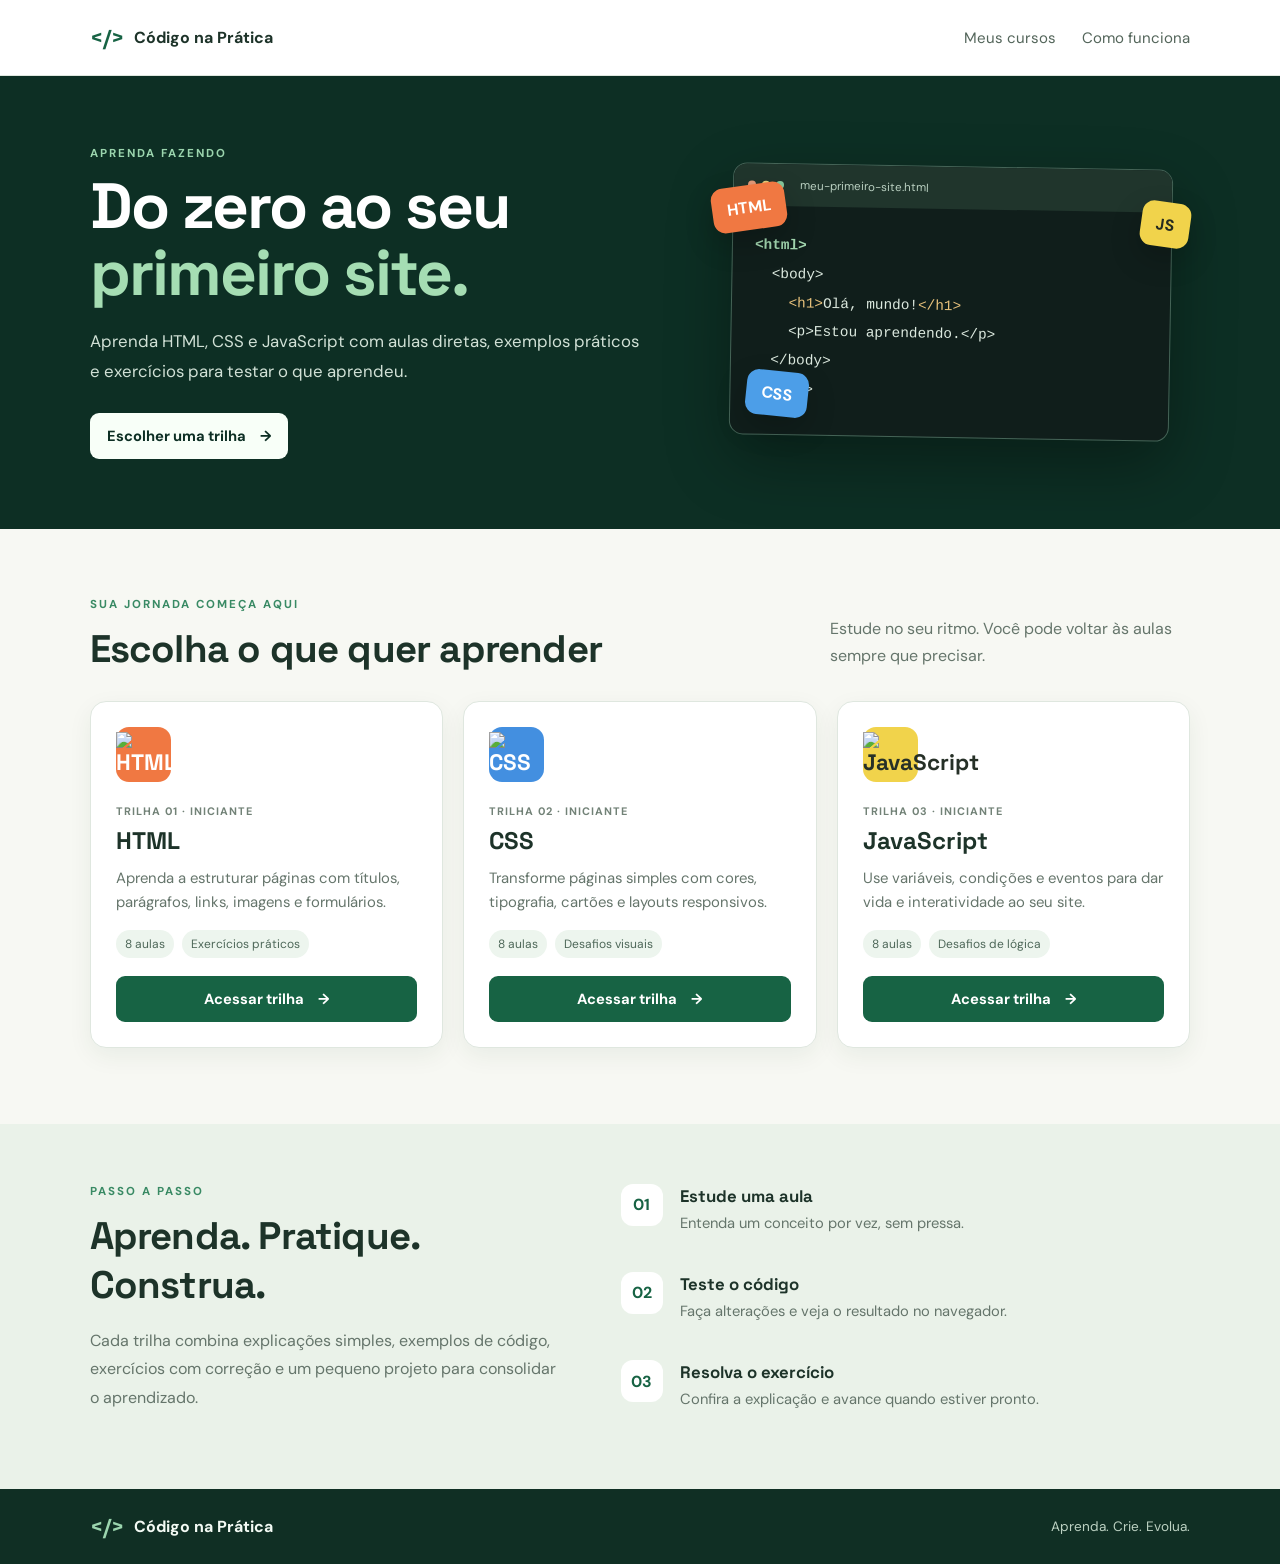
==== dindin/index.html @ 80fce6f6 "teste" ====
<!DOCTYPE html>
<html lang="pt-BR">
<head>
  <meta charset="UTF-8">
  <meta name="viewport" content="width=device-width, initial-scale=1.0">
  <meta name="description" content="Aprenda HTML, CSS e JavaScript na prática.">
  <title>Código na Prática | Aprenda a programar</title>
  <link rel="stylesheet" href="style.css">
  <script src="script.js" defer></script>
</head>
<body>
  <header class="topbar">
    <a class="brand" href="index.html">
      <span class="brand-mark">&lt;/&gt;</span>
      Código na Prática
    </a>

    <nav aria-label="Navegação principal">
      <a href="#cursos">Meus cursos</a>
      <a href="#como-funciona">Como funciona</a>
    </nav>
  </header>

  <main>
    <section class="hero">
      <div class="hero-copy">
        <p class="eyebrow">APRENDA FAZENDO</p>
        <h1>Do zero ao seu <span>primeiro site.</span></h1>
        <p class="hero-text">
          Aprenda HTML, CSS e JavaScript com aulas diretas,
          exemplos práticos e exercícios para testar o que aprendeu.
        </p>
        <a class="button button-light" href="#cursos">
          Escolher uma trilha <span aria-hidden="true">→</span>
        </a>
      </div>

      <div class="hero-art" aria-label="Ilustração de código em um editor" role="img">
        <div class="editor-window">
          <div class="editor-top">
            <i></i><i></i><i></i>
            <span>meu-primeiro-site.html</span>
          </div>
          <pre><code><b>&lt;html&gt;</b>
  &lt;body&gt;
    <em>&lt;h1&gt;</em>Olá, mundo!<em>&lt;/h1&gt;</em>
    &lt;p&gt;Estou aprendendo.&lt;/p&gt;
  &lt;/body&gt;
&lt;/html&gt;</code></pre>
        </div>

        <div class="floating-tag tag-html">HTML</div>
        <div class="floating-tag tag-css">CSS</div>
        <div class="floating-tag tag-js">JS</div>
      </div>
    </section>

    <section class="course-section" id="cursos">
      <div class="section-heading">
        <div>
          <p class="eyebrow">SUA JORNADA COMEÇA AQUI</p>
          <h2>Escolha o que quer aprender</h2>
        </div>
        <p>
          Estude no seu ritmo. Você pode voltar às aulas sempre que precisar.
        </p>
      </div>

      <div class="course-grid">
        <article class="course-card">
          <div class="course-icon html-icon">
            <img src="assets/html.jpg" alt="HTML">
          </div>
          <p class="course-level">TRILHA 01 · INICIANTE</p>
          <h3>HTML</h3>
          <p>
            Aprenda a estruturar páginas com títulos, parágrafos,
            links, imagens e formulários.
          </p>
          <div class="course-meta">
            <span>8 aulas</span>
            <span>Exercícios práticos</span>
          </div>
          <a class="button button-primary" href="html.html">
            Acessar trilha <span aria-hidden="true">→</span>
          </a>
        </article>

        <article class="course-card">
          <div class="course-icon css-icon">
            <img src="assets/css.jpg" alt="CSS">
          </div>
          <p class="course-level">TRILHA 02 · INICIANTE</p>
          <h3>CSS</h3>
          <p>
            Transforme páginas simples com cores, tipografia,
            cartões e layouts responsivos.
          </p>
          <div class="course-meta">
            <span>8 aulas</span>
            <span>Desafios visuais</span>
          </div>
          <a class="button button-primary" href="css.html">
            Acessar trilha <span aria-hidden="true">→</span>
          </a>
        </article>

        <article class="course-card">
          <div class="course-icon js-icon">
            <img src="assets/java-script.jpg" alt="JavaScript">
          </div>
          <p class="course-level">TRILHA 03 · INICIANTE</p>
          <h3>JavaScript</h3>
          <p>
            Use variáveis, condições e eventos para dar vida
            e interatividade ao seu site.
          </p>
          <div class="course-meta">
            <span>8 aulas</span>
            <span>Desafios de lógica</span>
          </div>
          <a class="button button-primary" href="javascript.html">
            Acessar trilha <span aria-hidden="true">→</span>
          </a>
        </article>
      </div>
    </section>

    <section class="how-section" id="como-funciona">
      <div>
        <p class="eyebrow">PASSO A PASSO</p>
        <h2>Aprenda. Pratique. Construa.</h2>
        <p>
          Cada trilha combina explicações simples, exemplos de código,
          exercícios com correção e um pequeno projeto para consolidar
          o aprendizado.
        </p>
      </div>

      <div class="steps">
        <div class="step">
          <span>01</span>
          <div>
            <h3>Estude uma aula</h3>
            <p>Entenda um conceito por vez, sem pressa.</p>
          </div>
        </div>

        <div class="step">
          <span>02</span>
          <div>
            <h3>Teste o código</h3>
            <p>Faça alterações e veja o resultado no navegador.</p>
          </div>
        </div>

        <div class="step">
          <span>03</span>
          <div>
            <h3>Resolva o exercício</h3>
            <p>Confira a explicação e avance quando estiver pronto.</p>
          </div>
        </div>
      </div>
    </section>
  </main>

  <footer class="footer">
    <a class="brand" href="index.html">
      <span class="brand-mark">&lt;/&gt;</span>
      Código na Prática
    </a>
    <p>Aprenda. Crie. Evolua.</p>
  </footer>
</body>
</html>
---- dindin/style.css ----
@import url('https://fonts.googleapis.com/css2?family=DM+Sans:wght@400;500;600;700&family=Space+Grotesk:wght@500;600;700&display=swap');

:root {
  font-family: 'DM Sans', Arial, sans-serif;
  color: #1d3329;
  background: #f7f8f3;
  font-synthesis: none;
  text-rendering: optimizeLegibility;
  --green: #176344;
  --green-dark: #0d2f24;
  --green-light: #e7f2e9;
  --muted: #65756b;
  --line: #dfe7df;
}

* { box-sizing: border-box; }
html { scroll-behavior: smooth; }
body { margin: 0; }
a { color: inherit; }
.topbar {
  min-height: 76px; padding: 0 7%; display: flex; align-items: center;
  justify-content: space-between; gap: 24px; background: #fff;
  border-bottom: 1px solid var(--line);
}
.brand { display: inline-flex; align-items: center; gap: 10px; text-decoration: none; font-weight: 700; }
.brand-mark { color: var(--green); font-family: 'Space Grotesk', sans-serif; font-size: 1.35rem; }
.topbar nav { display: flex; gap: 26px; }
.topbar nav a { text-decoration: none; color: #53655a; font-size: .94rem; }
.topbar nav a:hover { color: var(--green); }
.hero {
  padding: 70px 7%; min-height: 390px; display: grid; grid-template-columns: 1.1fr .9fr;
  gap: 38px; align-items: center; overflow: hidden; background: var(--green-dark); color: #fff;
}
.eyebrow { font-size: .72rem; letter-spacing: 2px; font-weight: 700; color: #398a64; margin: 0 0 12px; }
.hero .eyebrow { color: #9bd5ae; }
h1, h2, h3, p { margin-top: 0; }
h1, h2, h3 { font-family: 'Space Grotesk', 'DM Sans', sans-serif; }
h1 { font-size: clamp(2.6rem, 5vw, 4.5rem); line-height: 1.04; letter-spacing: -2px; margin-bottom: 20px; max-width: 620px; }
h1 span { color: #a5ddb3; }
.hero-text { color: #d1e1d6; max-width: 560px; line-height: 1.8; font-size: 1.05rem; margin-bottom: 26px; }
.button { display: inline-flex; align-items: center; justify-content: center; gap: 14px; padding: 13px 17px; border-radius: 9px; text-decoration: none; font-weight: 700; font-size: .92rem; transition: transform .15s ease, background .15s ease; }
.button:hover { transform: translateY(-2px); }
.button-light { background: #f8fff8; color: var(--green-dark); }
.button-primary { background: var(--green); color: #fff; width: 100%; margin-top: auto; }
.button-primary:hover { background: #104b34; }
.hero-art { min-height: 250px; position: relative; display: grid; place-items: center; }
.editor-window { width: min(100%, 440px); background: #101e1b; border: 1px solid #456457; border-radius: 14px; overflow: hidden; box-shadow: 0 25px 65px #0005; transform: rotate(1deg); }
.editor-top { height: 42px; padding: 0 14px; display: flex; align-items: center; gap: 6px; background: #20352c; color: #b9cfc0; font-size: .72rem; }
.editor-top i { width: 8px; height: 8px; border-radius: 50%; background: #e59a78; }
.editor-top i:nth-child(2) { background: #e6cc78; }
.editor-top i:nth-child(3) { background: #85c79c; }
.editor-top span { margin-left: 10px; }
.editor-window pre { margin: 0; padding: 25px 22px 30px; color: #dce9df; font-size: clamp(.72rem, 1.3vw, .9rem); line-height: 2; white-space: pre-wrap; }
.editor-window b { color: #a4d9b1; }
.editor-window em { color: #e7c17b; font-style: normal; }
.floating-tag { position: absolute; padding: 12px 15px; border-radius: 12px; font-weight: 700; box-shadow: 0 12px 30px #0003; }
.tag-html { top: 7%; left: 0; background: #f07842; color: white; transform: rotate(-8deg); }
.tag-css { bottom: 8%; left: 7%; background: #4c9ee8; color: white; transform: rotate(6deg); }
.tag-js { top: 13%; right: 0; background: #f1d34b; color: #252b20; transform: rotate(8deg); }
.course-section { padding: 68px 7% 76px; }
.section-heading { display: flex; align-items: end; justify-content: space-between; gap: 25px; margin-bottom: 28px; }
.section-heading h2, .how-section h2 { font-size: clamp(1.8rem, 3vw, 2.5rem); margin-bottom: 0; letter-spacing: -.8px; }
.section-heading > p { max-width: 360px; margin-bottom: 3px; color: var(--muted); line-height: 1.7; }
.course-grid { display: grid; grid-template-columns: repeat(3, minmax(0, 1fr)); gap: 20px; }
.course-card { display: flex; flex-direction: column; min-height: 330px; padding: 25px; background: #fff; border: 1px solid var(--line); border-radius: 16px; box-shadow: 0 8px 24px #163a2410; }
.course-card:hover { border-color: #a8cbb1; box-shadow: 0 12px 28px #163a2418; }
.course-icon { display: grid; place-items: center; width: 55px; height: 55px; border-radius: 13px; color: #fff; font-family: 'Space Grotesk', sans-serif; font-size: 1.4rem; font-weight: 700; margin-bottom: 22px; }
.html-icon { background: #f07842; }
.css-icon { background: #438fe0; }
.js-icon { background: #f1d34b; color: #263027; }
.course-level { color: #728277; font-size: .68rem; font-weight: 700; letter-spacing: 1px; margin-bottom: 7px; }
.course-card h3 { font-size: 1.5rem; margin-bottom: 10px; }
.course-card > p:not(.course-level) { color: var(--muted); line-height: 1.65; font-size: .93rem; }
.course-meta { display: flex; flex-wrap: wrap; gap: 8px; margin: 0 0 18px; }
.course-meta span { font-size: .75rem; color: #4d6758; background: #edf5ee; padding: 6px 9px; border-radius: 99px; }
.how-section { display: grid; grid-template-columns: .9fr 1.1fr; gap: 65px; padding: 60px 7%; background: #eaf2e9; }
.how-section > div:first-child > p:last-child { max-width: 490px; margin-top: 18px; color: var(--muted); line-height: 1.8; }
.steps { display: grid; gap: 20px; }
.step { display: flex; gap: 17px; align-items: flex-start; }
.step > span { flex: 0 0 42px; height: 42px; display: grid; place-items: center; border-radius: 12px; background: #fff; color: var(--green); font-weight: 700; }
.step h3 { margin: 1px 0 5px; font-size: 1.05rem; }
.step p { margin: 0; color: var(--muted); line-height: 1.6; font-size: .92rem; }
.footer { display: flex; align-items: center; justify-content: space-between; gap: 20px; padding: 24px 7%; background: #102f24; color: #f3faf4; }
.footer .brand-mark { color: #9bd5ae; }
.footer p { margin: 0; color: #bcd1c2; font-size: .85rem; }
.lesson-layout { display: grid; grid-template-columns: 245px minmax(0, 1fr); min-height: calc(100vh - 76px); }
.sidebar { padding: 28px 18px; background: #fff; border-right: 1px solid var(--line); }
.back-link { color: var(--muted); font-size: .85rem; text-decoration: none; }
.sidebar h2 { font-size: 1.2rem; margin: 25px 0 6px; }
.progress-track { height: 7px; background: #e6ede6; border-radius: 99px; overflow: hidden; margin: 12px 0 22px; }
.progress-fill { height: 100%; width: 0; background: #288254; transition: width .2s; }
.lesson-nav { display: grid; gap: 6px; }
.lesson-nav a { padding: 11px 10px; border-radius: 8px; color: #516358; text-decoration: none; font-size: .9rem; }
.lesson-nav a:hover, .lesson-nav a.active { background: #e8f4ea; color: var(--green); }
.lesson-main { padding: 42px clamp(22px, 6vw, 76px); max-width: 1000px; }
.breadcrumb { color: var(--muted); font-size: .83rem; margin-bottom: 20px; }
.lesson-main h1 { font-size: clamp(2rem, 4vw, 3.1rem); color: #1d3329; letter-spacing: -1px; }
.lesson-main .lead { color: var(--muted); line-height: 1.8; font-size: 1.05rem; max-width: 750px; }
.lesson-box { background: #eaf4e9; border: 1px solid #d1e6d3; padding: 20px; border-radius: 12px; margin: 24px 0; }
.lesson-box h3 { margin-bottom: 8px; }
.lesson-box p { margin: 0; color: #465e4d; line-height: 1.7; }
.code-example { position: relative; margin: 16px 0 24px; border-radius: 12px; overflow: hidden; background: #10231d; color: #e6f1e9; }
.code-label { padding: 11px 16px; background: #203a2e; color: #bad4c1; font-size: .78rem; }
.code-example pre { overflow-x: auto; padding: 18px; margin: 0; font-size: .86rem; line-height: 1.7; }
.copy-button { position: absolute; top: 7px; right: 9px; border: 1px solid #5a7966; background: transparent; color: #fff; border-radius: 6px; padding: 5px 8px; cursor: pointer; }
.lesson-main h2 { margin-top: 30px; font-size: 1.45rem; }
.lesson-main p, .lesson-main li { line-height: 1.75; }
.exercise { border: 1px solid var(--line); border-radius: 14px; background: #fff; padding: 22px; margin-top: 30px; }
.exercise label { display: block; margin: 14px 0; cursor: pointer; }
.exercise input { margin-right: 9px; accent-color: var(--green); }
.feedback { display: none; padding: 13px 15px; border-radius: 9px; margin-top: 15px; line-height: 1.6; }
.feedback.show { display: block; }
.feedback.good { background: #e5f5e8; color: #1e633c; }
.feedback.try-again { background: #fff4db; color: #795a15; }
.lesson-actions { display: flex; justify-content: space-between; flex-wrap: wrap; gap: 12px; margin-top: 28px; }
.small-note { color: var(--muted); font-size: .86rem; }
@media (max-width: 800px) {
  .hero { grid-template-columns: 1fr; padding-top: 52px; }
  .hero-art { min-height: 220px; }
  .course-grid { grid-template-columns: 1fr; }
  .course-card { min-height: 0; }
  .section-heading { align-items: flex-start; flex-direction: column; }
  .how-section { grid-template-columns: 1fr; gap: 30px; }
  .lesson-layout { grid-template-columns: 1fr; }
  .sidebar { border-right: 0; border-bottom: 1px solid var(--line); padding: 18px 6%; }
  .sidebar h2 { margin-top: 15px; }
  .lesson-nav { display: flex; flex-wrap: wrap; }
  .lesson-nav a { font-size: .82rem; }
  .lesson-main { padding: 30px 6%; }
}
@media (max-width: 520px) {
  .topbar { padding: 16px 6%; align-items: flex-start; flex-direction: column; }
  .topbar nav { gap: 18px; }
  .hero { padding-left: 6%; padding-right: 6%; }
  .hero-art { min-height: 190px; }
  .editor-window pre { padding: 16px; }
  .floating-tag { padding: 9px 11px; font-size: .85rem; }
  .footer { align-items: flex-start; flex-direction: column; }
}

/* CORREÇÃO DOS CARDS DOS CURSOS */
.course-grid {
  display: grid;
  grid-template-columns: repeat(3, minmax(0, 1fr));
  gap: 20px;
  width: 100%;
  align-items: stretch;
}

.course-card {
  position: relative;
  display: flex;
  flex-direction: column;
  min-width: 0;
  min-height: 330px;
  overflow: hidden;
  padding: 25px;
  background: #fff;
  border: 1px solid var(--line);
  border-radius: 16px;
  box-shadow: 0 8px 24px #163a2410;
}

.course-card img {
  display: block;
  position: static;
  width: 100%;
  max-width: 100%;
  height: auto;
  object-fit: contain;
}

.course-card h3,
.course-card p {
  overflow-wrap: break-word;
}

.course-card .button-primary {
  width: 100%;
  margin-top: auto;
}

@media (max-width: 800px) {
  .course-grid {
    grid-template-columns: repeat(2, minmax(0, 1fr));
  }
}

@media (max-width: 520px) {
  .course-grid {
    grid-template-columns: 1fr;
  }

  .course-card {
    min-height: 0;
    padding: 20px;
  }
}
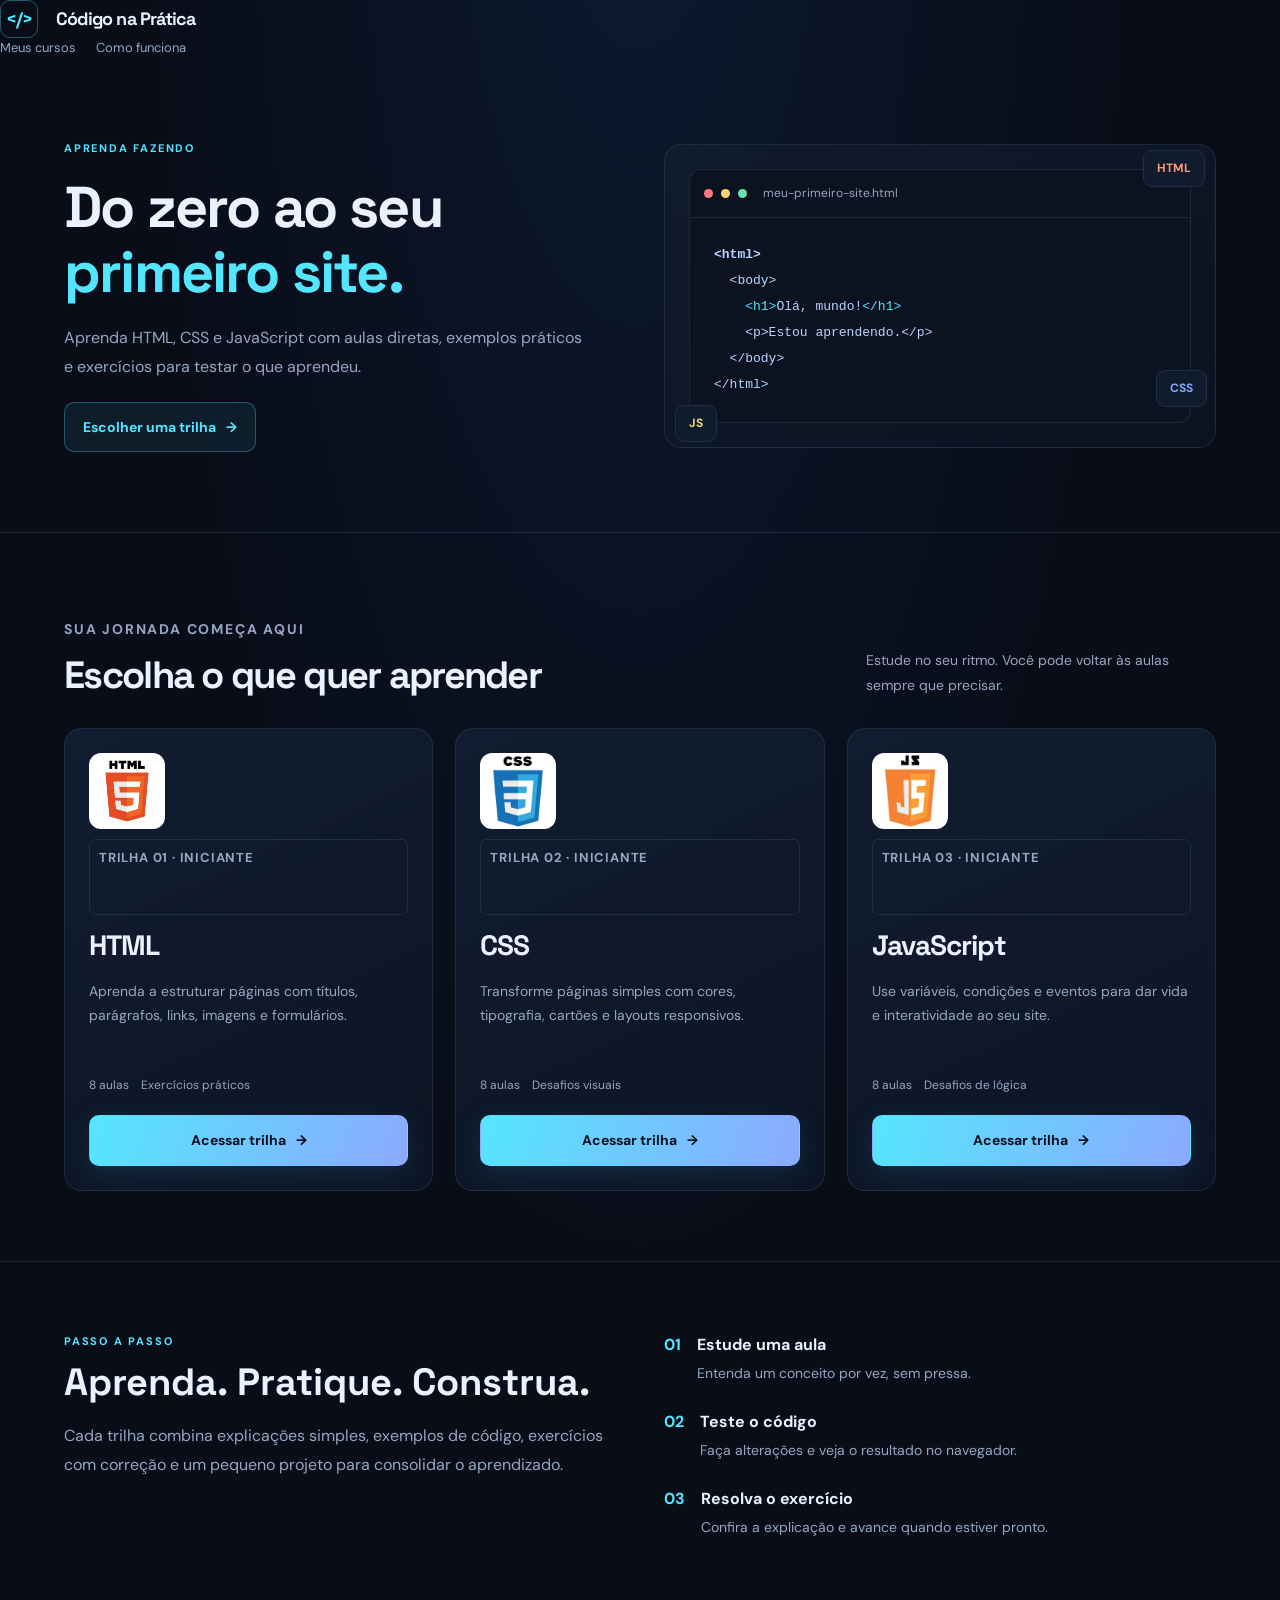
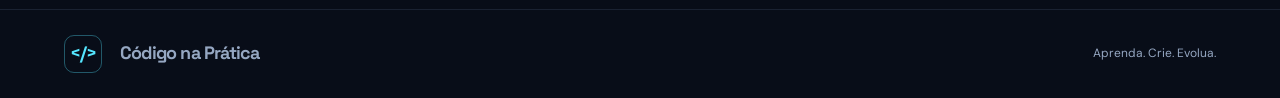
==== commit 5076c224: "Corrige layout do Codigo na Pratica" ====
--- a/dindin/index.html
+++ b/dindin/index.html
@@ -6,6 +6,7 @@
   <meta name="viewport" content="width=device-width, initial-scale=1.0">
   <meta name="description" content="Aprenda HTML, CSS e JavaScript na prática.">
   <title>Código na Prática | Aprenda a programar</title>
+
   <link rel="stylesheet" href="style.css">
   <script src="script.js" defer></script>
 </head>
--- a/dindin/style.css
+++ b/dindin/style.css
@@ -1,198 +1,1835 @@
-@import url('https://fonts.googleapis.com/css2?family=DM+Sans:wght@400;500;600;700&family=Space+Grotesk:wght@500;600;700&display=swap');
-
+
+@import url('https://fonts.googleapis.com/css2?family=DM+Sans:wght@400;500;600;700&family=Space+Grotesk:wght@400;500;600;700&display=swap');
 :root {
-  font-family: 'DM Sans', Arial, sans-serif;
-  color: #1d3329;
-  background: #f7f8f3;
+  font-family: 'DM Sans', sans-serif;
+  color: #eaf2ff;
+  background: #080d18;
   font-synthesis: none;
   text-rendering: optimizeLegibility;
-  --green: #176344;
-  --green-dark: #0d2f24;
-  --green-light: #e7f2e9;
-  --muted: #65756b;
-  --line: #dfe7df;
-}
-
-* { box-sizing: border-box; }
-html { scroll-behavior: smooth; }
-body { margin: 0; }
-a { color: inherit; }
-.topbar {
-  min-height: 76px; padding: 0 7%; display: flex; align-items: center;
-  justify-content: space-between; gap: 24px; background: #fff;
-  border-bottom: 1px solid var(--line);
-}
-.brand { display: inline-flex; align-items: center; gap: 10px; text-decoration: none; font-weight: 700; }
-.brand-mark { color: var(--green); font-family: 'Space Grotesk', sans-serif; font-size: 1.35rem; }
-.topbar nav { display: flex; gap: 26px; }
-.topbar nav a { text-decoration: none; color: #53655a; font-size: .94rem; }
-.topbar nav a:hover { color: var(--green); }
+  -webkit-font-smoothing: antialiased;
+  -moz-osx-font-smoothing: grayscale;
+
+  --bg: #080d18;
+  --bg-soft: #0d1525;
+  --card: #101b2d;
+  --card-hover: #14233a;
+  --border: rgba(148, 180, 220, 0.13);
+  --text: #eaf2ff;
+  --muted: #95a7c2;
+  --cyan: #55e6ff;
+  --blue: #638cff;
+  --green: #65f0bd;
+  --radius: 18px;
+  --container: 1160px;
+}
+
+* {
+  box-sizing: border-box;
+  margin: 0;
+  padding: 0;
+}
+
+html {
+  scroll-behavior: smooth;
+  scroll-padding-top: 90px;
+}
+
+body {
+  min-width: 320px;
+  min-height: 100vh;
+  background:
+    radial-gradient(ellipse at 50% -15%, rgba(37, 95, 180, 0.16), transparent 55%),
+    var(--bg);
+  color: var(--text);
+  line-height: 1.6;
+}
+
+body,
+button,
+a {
+  -webkit-tap-highlight-color: transparent;
+}
+
+button,
+input,
+textarea {
+  font: inherit;
+}
+
+button,
+a {
+  touch-action: manipulation;
+}
+
+a {
+  color: inherit;
+  text-decoration: none;
+}
+
+button {
+  color: inherit;
+}
+
+button:focus-visible,
+a:focus-visible {
+  outline: 2px solid var(--cyan);
+  outline-offset: 4px;
+}
+
+::selection {
+  background: rgba(85, 230, 255, 0.25);
+  color: white;
+}
+
+.container {
+  width: min(var(--container), calc(100% - 48px));
+  margin-inline: auto;
+}
+
+.site-header {
+  position: sticky;
+  top: 0;
+  z-index: 100;
+  background: rgba(8, 13, 24, 0.86);
+  border-bottom: 1px solid var(--border);
+  backdrop-filter: blur(18px);
+  -webkit-backdrop-filter: blur(18px);
+}
+
+.navbar {
+  min-height: 78px;
+  display: flex;
+  align-items: center;
+  justify-content: space-between;
+  gap: 32px;
+}
+
+.brand {
+  display: inline-flex;
+  align-items: center;
+  gap: 10px;
+  font-family: 'Space Grotesk', sans-serif;
+  font-size: 20px;
+  font-weight: 700;
+  letter-spacing: -0.8px;
+  white-space: nowrap;
+}
+
+.brand-icon {
+  display: grid;
+  place-items: center;
+  width: 40px;
+  height: 40px;
+  border: 1px solid rgba(85, 230, 255, 0.35);
+  border-radius: 12px;
+  background: rgba(85, 230, 255, 0.09);
+  color: var(--cyan);
+  font-size: 17px;
+  box-shadow: inset 0 0 20px rgba(85, 230, 255, 0.05);
+}
+
+.brand-highlight {
+  color: var(--cyan);
+}
+
+.nav-links {
+  display: flex;
+  align-items: center;
+  gap: 30px;
+}
+
+.nav-links > a:not(.nav-cta) {
+  color: var(--muted);
+  font-size: 13px;
+  font-weight: 500;
+  transition: color 0.2s ease;
+}
+
+.nav-links > a:not(.nav-cta):hover {
+  color: var(--cyan);
+}
+
+.nav-cta {
+  padding: 11px 17px;
+  border: 1px solid rgba(85, 230, 255, 0.3);
+  border-radius: 10px;
+  background: rgba(85, 230, 255, 0.08);
+  color: var(--cyan);
+  font-size: 13px;
+  font-weight: 700;
+  transition: background 0.2s ease, border-color 0.2s ease;
+}
+
+.nav-cta:hover {
+  border-color: var(--cyan);
+  background: rgba(85, 230, 255, 0.14);
+}
+
+.menu-toggle {
+  display: none;
+  width: 44px;
+  height: 44px;
+  padding: 11px;
+  flex-direction: column;
+  justify-content: center;
+  gap: 5px;
+  border: 1px solid var(--border);
+  border-radius: 11px;
+  background: var(--card);
+  cursor: pointer;
+}
+
+.menu-toggle span {
+  display: block;
+  width: 100%;
+  height: 2px;
+  border-radius: 3px;
+  background: var(--text);
+}
+
 .hero {
-  padding: 70px 7%; min-height: 390px; display: grid; grid-template-columns: 1.1fr .9fr;
-  gap: 38px; align-items: center; overflow: hidden; background: var(--green-dark); color: #fff;
-}
-.eyebrow { font-size: .72rem; letter-spacing: 2px; font-weight: 700; color: #398a64; margin: 0 0 12px; }
-.hero .eyebrow { color: #9bd5ae; }
-h1, h2, h3, p { margin-top: 0; }
-h1, h2, h3 { font-family: 'Space Grotesk', 'DM Sans', sans-serif; }
-h1 { font-size: clamp(2.6rem, 5vw, 4.5rem); line-height: 1.04; letter-spacing: -2px; margin-bottom: 20px; max-width: 620px; }
-h1 span { color: #a5ddb3; }
-.hero-text { color: #d1e1d6; max-width: 560px; line-height: 1.8; font-size: 1.05rem; margin-bottom: 26px; }
-.button { display: inline-flex; align-items: center; justify-content: center; gap: 14px; padding: 13px 17px; border-radius: 9px; text-decoration: none; font-weight: 700; font-size: .92rem; transition: transform .15s ease, background .15s ease; }
-.button:hover { transform: translateY(-2px); }
-.button-light { background: #f8fff8; color: var(--green-dark); }
-.button-primary { background: var(--green); color: #fff; width: 100%; margin-top: auto; }
-.button-primary:hover { background: #104b34; }
-.hero-art { min-height: 250px; position: relative; display: grid; place-items: center; }
-.editor-window { width: min(100%, 440px); background: #101e1b; border: 1px solid #456457; border-radius: 14px; overflow: hidden; box-shadow: 0 25px 65px #0005; transform: rotate(1deg); }
-.editor-top { height: 42px; padding: 0 14px; display: flex; align-items: center; gap: 6px; background: #20352c; color: #b9cfc0; font-size: .72rem; }
-.editor-top i { width: 8px; height: 8px; border-radius: 50%; background: #e59a78; }
-.editor-top i:nth-child(2) { background: #e6cc78; }
-.editor-top i:nth-child(3) { background: #85c79c; }
-.editor-top span { margin-left: 10px; }
-.editor-window pre { margin: 0; padding: 25px 22px 30px; color: #dce9df; font-size: clamp(.72rem, 1.3vw, .9rem); line-height: 2; white-space: pre-wrap; }
-.editor-window b { color: #a4d9b1; }
-.editor-window em { color: #e7c17b; font-style: normal; }
-.floating-tag { position: absolute; padding: 12px 15px; border-radius: 12px; font-weight: 700; box-shadow: 0 12px 30px #0003; }
-.tag-html { top: 7%; left: 0; background: #f07842; color: white; transform: rotate(-8deg); }
-.tag-css { bottom: 8%; left: 7%; background: #4c9ee8; color: white; transform: rotate(6deg); }
-.tag-js { top: 13%; right: 0; background: #f1d34b; color: #252b20; transform: rotate(8deg); }
-.course-section { padding: 68px 7% 76px; }
-.section-heading { display: flex; align-items: end; justify-content: space-between; gap: 25px; margin-bottom: 28px; }
-.section-heading h2, .how-section h2 { font-size: clamp(1.8rem, 3vw, 2.5rem); margin-bottom: 0; letter-spacing: -.8px; }
-.section-heading > p { max-width: 360px; margin-bottom: 3px; color: var(--muted); line-height: 1.7; }
-.course-grid { display: grid; grid-template-columns: repeat(3, minmax(0, 1fr)); gap: 20px; }
-.course-card { display: flex; flex-direction: column; min-height: 330px; padding: 25px; background: #fff; border: 1px solid var(--line); border-radius: 16px; box-shadow: 0 8px 24px #163a2410; }
-.course-card:hover { border-color: #a8cbb1; box-shadow: 0 12px 28px #163a2418; }
-.course-icon { display: grid; place-items: center; width: 55px; height: 55px; border-radius: 13px; color: #fff; font-family: 'Space Grotesk', sans-serif; font-size: 1.4rem; font-weight: 700; margin-bottom: 22px; }
-.html-icon { background: #f07842; }
-.css-icon { background: #438fe0; }
-.js-icon { background: #f1d34b; color: #263027; }
-.course-level { color: #728277; font-size: .68rem; font-weight: 700; letter-spacing: 1px; margin-bottom: 7px; }
-.course-card h3 { font-size: 1.5rem; margin-bottom: 10px; }
-.course-card > p:not(.course-level) { color: var(--muted); line-height: 1.65; font-size: .93rem; }
-.course-meta { display: flex; flex-wrap: wrap; gap: 8px; margin: 0 0 18px; }
-.course-meta span { font-size: .75rem; color: #4d6758; background: #edf5ee; padding: 6px 9px; border-radius: 99px; }
-.how-section { display: grid; grid-template-columns: .9fr 1.1fr; gap: 65px; padding: 60px 7%; background: #eaf2e9; }
-.how-section > div:first-child > p:last-child { max-width: 490px; margin-top: 18px; color: var(--muted); line-height: 1.8; }
-.steps { display: grid; gap: 20px; }
-.step { display: flex; gap: 17px; align-items: flex-start; }
-.step > span { flex: 0 0 42px; height: 42px; display: grid; place-items: center; border-radius: 12px; background: #fff; color: var(--green); font-weight: 700; }
-.step h3 { margin: 1px 0 5px; font-size: 1.05rem; }
-.step p { margin: 0; color: var(--muted); line-height: 1.6; font-size: .92rem; }
-.footer { display: flex; align-items: center; justify-content: space-between; gap: 20px; padding: 24px 7%; background: #102f24; color: #f3faf4; }
-.footer .brand-mark { color: #9bd5ae; }
-.footer p { margin: 0; color: #bcd1c2; font-size: .85rem; }
-.lesson-layout { display: grid; grid-template-columns: 245px minmax(0, 1fr); min-height: calc(100vh - 76px); }
-.sidebar { padding: 28px 18px; background: #fff; border-right: 1px solid var(--line); }
-.back-link { color: var(--muted); font-size: .85rem; text-decoration: none; }
-.sidebar h2 { font-size: 1.2rem; margin: 25px 0 6px; }
-.progress-track { height: 7px; background: #e6ede6; border-radius: 99px; overflow: hidden; margin: 12px 0 22px; }
-.progress-fill { height: 100%; width: 0; background: #288254; transition: width .2s; }
-.lesson-nav { display: grid; gap: 6px; }
-.lesson-nav a { padding: 11px 10px; border-radius: 8px; color: #516358; text-decoration: none; font-size: .9rem; }
-.lesson-nav a:hover, .lesson-nav a.active { background: #e8f4ea; color: var(--green); }
-.lesson-main { padding: 42px clamp(22px, 6vw, 76px); max-width: 1000px; }
-.breadcrumb { color: var(--muted); font-size: .83rem; margin-bottom: 20px; }
-.lesson-main h1 { font-size: clamp(2rem, 4vw, 3.1rem); color: #1d3329; letter-spacing: -1px; }
-.lesson-main .lead { color: var(--muted); line-height: 1.8; font-size: 1.05rem; max-width: 750px; }
-.lesson-box { background: #eaf4e9; border: 1px solid #d1e6d3; padding: 20px; border-radius: 12px; margin: 24px 0; }
-.lesson-box h3 { margin-bottom: 8px; }
-.lesson-box p { margin: 0; color: #465e4d; line-height: 1.7; }
-.code-example { position: relative; margin: 16px 0 24px; border-radius: 12px; overflow: hidden; background: #10231d; color: #e6f1e9; }
-.code-label { padding: 11px 16px; background: #203a2e; color: #bad4c1; font-size: .78rem; }
-.code-example pre { overflow-x: auto; padding: 18px; margin: 0; font-size: .86rem; line-height: 1.7; }
-.copy-button { position: absolute; top: 7px; right: 9px; border: 1px solid #5a7966; background: transparent; color: #fff; border-radius: 6px; padding: 5px 8px; cursor: pointer; }
-.lesson-main h2 { margin-top: 30px; font-size: 1.45rem; }
-.lesson-main p, .lesson-main li { line-height: 1.75; }
-.exercise { border: 1px solid var(--line); border-radius: 14px; background: #fff; padding: 22px; margin-top: 30px; }
-.exercise label { display: block; margin: 14px 0; cursor: pointer; }
-.exercise input { margin-right: 9px; accent-color: var(--green); }
-.feedback { display: none; padding: 13px 15px; border-radius: 9px; margin-top: 15px; line-height: 1.6; }
-.feedback.show { display: block; }
-.feedback.good { background: #e5f5e8; color: #1e633c; }
-.feedback.try-again { background: #fff4db; color: #795a15; }
-.lesson-actions { display: flex; justify-content: space-between; flex-wrap: wrap; gap: 12px; margin-top: 28px; }
-.small-note { color: var(--muted); font-size: .86rem; }
-@media (max-width: 800px) {
-  .hero { grid-template-columns: 1fr; padding-top: 52px; }
-  .hero-art { min-height: 220px; }
-  .course-grid { grid-template-columns: 1fr; }
-  .course-card { min-height: 0; }
-  .section-heading { align-items: flex-start; flex-direction: column; }
-  .how-section { grid-template-columns: 1fr; gap: 30px; }
-  .lesson-layout { grid-template-columns: 1fr; }
-  .sidebar { border-right: 0; border-bottom: 1px solid var(--line); padding: 18px 6%; }
-  .sidebar h2 { margin-top: 15px; }
-  .lesson-nav { display: flex; flex-wrap: wrap; }
-  .lesson-nav a { font-size: .82rem; }
-  .lesson-main { padding: 30px 6%; }
-}
-@media (max-width: 520px) {
-  .topbar { padding: 16px 6%; align-items: flex-start; flex-direction: column; }
-  .topbar nav { gap: 18px; }
-  .hero { padding-left: 6%; padding-right: 6%; }
-  .hero-art { min-height: 190px; }
-  .editor-window pre { padding: 16px; }
-  .floating-tag { padding: 9px 11px; font-size: .85rem; }
-  .footer { align-items: flex-start; flex-direction: column; }
-}
-
-/* CORREÇÃO DOS CARDS DOS CURSOS */
+  position: relative;
+  overflow: hidden;
+  padding: 100px 0 88px;
+  border-bottom: 1px solid var(--border);
+}
+
+.hero-glow {
+  position: absolute;
+  z-index: 0;
+  width: 360px;
+  height: 360px;
+  border-radius: 50%;
+  filter: blur(100px);
+  pointer-events: none;
+}
+
+.hero-glow-one {
+  top: 0;
+  right: -120px;
+  background: rgba(38, 115, 255, 0.13);
+}
+
+.hero-glow-two {
+  bottom: -220px;
+  left: 5%;
+  background: rgba(34, 208, 225, 0.08);
+}
+
+.hero-grid {
+  position: relative;
+  z-index: 1;
+  display: grid;
+  grid-template-columns: 1.05fr 0.95fr;
+  align-items: center;
+  gap: 64px;
+}
+
+.hero-content {
+  max-width: 590px;
+}
+
+.eyebrow {
+  display: flex;
+  align-items: center;
+  gap: 10px;
+  color: var(--cyan);
+  font-size: 11px;
+  font-weight: 700;
+  letter-spacing: 1.8px;
+  line-height: 1.7;
+}
+
+.status-dot {
+  display: inline-block;
+  width: 7px;
+  height: 7px;
+  flex: 0 0 7px;
+  border-radius: 50%;
+  background: var(--green);
+  box-shadow: 0 0 12px rgba(101, 240, 189, 0.55);
+}
+
+.hero h1 {
+  margin-top: 24px;
+  font-family: 'Space Grotesk', sans-serif;
+  font-size: clamp(40px, 5vw, 64px);
+  font-weight: 700;
+  letter-spacing: -3.4px;
+  line-height: 1.12;
+}
+
+.gradient-text {
+  display: block;
+  background: linear-gradient(100deg, var(--cyan), #80a6ff 75%);
+  background-clip: text;
+  -webkit-background-clip: text;
+  color: transparent;
+}
+
+.hero-description {
+  max-width: 500px;
+  margin-top: 24px;
+  color: var(--muted);
+  font-size: 16px;
+  line-height: 1.9;
+}
+
+.hero-actions {
+  display: flex;
+  flex-wrap: wrap;
+  gap: 14px;
+  margin-top: 32px;
+}
+
+.button {
+  min-height: 50px;
+  display: inline-flex;
+  align-items: center;
+  justify-content: center;
+  gap: 12px;
+  padding: 13px 20px;
+  border: 1px solid transparent;
+  border-radius: 11px;
+  font-size: 13px;
+  font-weight: 700;
+  transition:
+    transform 0.2s ease,
+    background 0.2s ease,
+    border-color 0.2s ease,
+    box-shadow 0.2s ease;
+}
+
+.button:hover {
+  transform: translateY(-2px);
+}
+
+.button-primary {
+  background: linear-gradient(110deg, #55e6ff, #8ca9ff);
+  color: #08111f;
+  box-shadow: 0 8px 30px rgba(65, 180, 255, 0.14);
+}
+
+.button-primary:hover {
+  box-shadow: 0 10px 36px rgba(65, 180, 255, 0.27);
+}
+
+.button-secondary {
+  border-color: var(--border);
+  background: rgba(255, 255, 255, 0.025);
+  color: var(--text);
+}
+
+.button-secondary:hover {
+  border-color: rgba(85, 230, 255, 0.35);
+  background: rgba(85, 230, 255, 0.05);
+}
+
+.hero-note {
+  display: flex;
+  align-items: center;
+  gap: 9px;
+  margin-top: 27px;
+  color: #8294af;
+  font-size: 12px;
+}
+
+.hero-note span {
+  color: var(--cyan);
+}
+
+.code-window {
+  overflow: hidden;
+  min-width: 0;
+  border: 1px solid rgba(117, 159, 216, 0.24);
+  border-radius: 17px;
+  background: linear-gradient(145deg, #101b2c, #0b1220);
+  box-shadow:
+    0 30px 90px rgba(0, 0, 0, 0.27),
+    0 0 50px rgba(55, 132, 255, 0.055);
+  transform: rotate(1deg);
+}
+
+.window-top {
+  min-height: 58px;
+  display: flex;
+  align-items: center;
+  gap: 15px;
+  padding: 0 20px;
+  border-bottom: 1px solid var(--border);
+  background: rgba(255, 255, 255, 0.018);
+}
+
+.window-dots {
+  display: flex;
+  align-items: center;
+  gap: 6px;
+}
+
+.window-dots span {
+  width: 9px;
+  height: 9px;
+  border-radius: 50%;
+  background: #40516c;
+}
+
+.window-dots span:first-child {
+  background: #ff777c;
+}
+
+.window-dots span:nth-child(2) {
+  background: #ffd16e;
+}
+
+.window-dots span:nth-child(3) {
+  background: #65e5ad;
+}
+
+.window-filename {
+  overflow: hidden;
+  color: #a4b4cc;
+  font-family: monospace;
+  font-size: 11px;
+  text-overflow: ellipsis;
+  white-space: nowrap;
+}
+
+.window-language {
+  margin-left: auto;
+  padding: 4px 8px;
+  border: 1px solid var(--border);
+  border-radius: 6px;
+  color: var(--cyan);
+  font-family: monospace;
+  font-size: 10px;
+}
+
+.code-content {
+  overflow-x: auto;
+  padding: 30px 24px;
+  color: #9aabc5;
+  font-family: 'Consolas', 'Courier New', monospace;
+  font-size: 13px;
+  line-height: 2.15;
+  white-space: nowrap;
+}
+
+.code-purple {
+  color: #c9a3ff;
+}
+
+.code-blue {
+  color: #7ebdff;
+}
+
+.code-green {
+  color: #9de7b3;
+}
+
+.code-white {
+  color: #eaf2ff;
+}
+
+.indent-one {
+  padding-left: 22px;
+}
+
+.indent-two {
+  padding-left: 44px;
+}
+
+.indent-three {
+  padding-left: 66px;
+}
+
+.code-window-footer {
+  min-height: 48px;
+  display: flex;
+  align-items: center;
+  justify-content: space-between;
+  gap: 12px;
+  padding: 10px 20px;
+  border-top: 1px solid var(--border);
+  color: #8193ad;
+  font-size: 10px;
+}
+
+.code-window-footer > span:first-child {
+  display: flex;
+  align-items: center;
+  gap: 8px;
+}
+
+.learning-strip {
+  border-bottom: 1px solid var(--border);
+  background: rgba(255, 255, 255, 0.012);
+}
+
+.learning-strip-inner {
+  min-height: 112px;
+  display: flex;
+  align-items: center;
+  justify-content: space-between;
+  gap: 28px;
+}
+
+.learning-strip-inner > span {
+  color: #71839e;
+  font-size: 10px;
+  font-weight: 700;
+  letter-spacing: 1.5px;
+}
+
+.learning-strip-inner > div {
+  display: flex;
+  align-items: center;
+  gap: 12px;
+}
+
+.learning-strip-inner strong {
+  font-family: 'Space Grotesk', sans-serif;
+  font-size: 20px;
+  letter-spacing: -0.8px;
+}
+
+.learning-strip-inner div > span {
+  color: var(--muted);
+  font-size: 12px;
+}
+
+.tech-html {
+  color: #ff9a78;
+}
+
+.tech-css {
+  color: #7da8ff;
+}
+
+.tech-js {
+  color: #f4d779;
+}
+
+.section {
+  padding: 100px 0;
+}
+
+.section-heading {
+  display: flex;
+  align-items: flex-end;
+  justify-content: space-between;
+  gap: 30px;
+  margin-bottom: 38px;
+}
+
+.section-heading h2,
+.about-content h2,
+.final-cta h2 {
+  margin-top: 14px;
+  font-family: 'Space Grotesk', sans-serif;
+  font-size: clamp(28px, 3.6vw, 42px);
+  font-weight: 700;
+  letter-spacing: -1.7px;
+  line-height: 1.2;
+}
+
+.section-heading p,
+.final-cta p {
+  margin-top: 14px;
+  color: var(--muted);
+  font-size: 14px;
+  line-height: 1.8;
+}
+
+.heading-dot {
+  color: var(--cyan);
+}
+
+.section-counter {
+  flex-shrink: 0;
+  padding: 9px 12px;
+  border: 1px solid var(--border);
+  border-radius: 8px;
+  color: #9aacc7;
+  font-family: monospace;
+  font-size: 10px;
+  letter-spacing: 1px;
+}
+
 .course-grid {
   display: grid;
   grid-template-columns: repeat(3, minmax(0, 1fr));
   gap: 20px;
-  width: 100%;
-  align-items: stretch;
 }
 
 .course-card {
   position: relative;
   display: flex;
+  min-width: 0;
+  flex-direction: column;
+  padding: 25px;
+  overflow: hidden;
+  border: 1px solid var(--border);
+  border-radius: var(--radius);
+  background: linear-gradient(155deg, #111d30, #0c1423);
+  transition:
+    transform 0.25s ease,
+    border-color 0.25s ease,
+    background 0.25s ease;
+}
+
+.course-card::before {
+  position: absolute;
+  top: 0;
+  right: 0;
+  left: 0;
+  height: 2px;
+  background: var(--card-accent);
+  content: '';
+  opacity: 0.8;
+}
+
+.course-card:hover {
+  transform: translateY(-5px);
+  border-color: color-mix(in srgb, var(--card-accent) 40%, transparent);
+  background: linear-gradient(155deg, #14233a, #0c1423);
+}
+
+.course-html {
+  --card-accent: #ff9a78;
+}
+
+.course-css {
+  --card-accent: #7da8ff;
+}
+
+.course-js {
+  --card-accent: #f4d779;
+}
+
+.course-card-top {
+  display: flex;
+  align-items: center;
+  justify-content: space-between;
+  gap: 12px;
+}
+
+.course-icon {
+  width: 53px;
+  height: 53px;
+  display: grid;
+  place-items: center;
+  border: 1px solid color-mix(in srgb, var(--card-accent) 25%, transparent);
+  border-radius: 14px;
+  background: color-mix(in srgb, var(--card-accent) 9%, transparent);
+  color: var(--card-accent);
+  font-family: 'Space Grotesk', sans-serif;
+  font-size: 21px;
+  font-weight: 700;
+}
+
+.course-level {
+  padding: 6px 9px;
+  border: 1px solid var(--border);
+  border-radius: 7px;
+  color: #9aacc7;
+  font-size: 9px;
+  font-weight: 700;
+  letter-spacing: 0.8px;
+}
+
+.course-tag {
+  margin-top: 27px;
+  color: var(--card-accent);
+  font-size: 10px;
+  font-weight: 700;
+  letter-spacing: 1.5px;
+}
+
+.course-card h3 {
+  margin-top: 4px;
+  font-family: 'Space Grotesk', sans-serif;
+  font-size: 29px;
+  letter-spacing: -1px;
+}
+
+.course-card > p {
+  min-height: 76px;
+  margin-top: 10px;
+  color: var(--muted);
+  font-size: 13px;
+  line-height: 1.8;
+}
+
+.course-meta {
+  display: flex;
+  flex-wrap: wrap;
+  align-items: center;
+  gap: 7px;
+  margin-top: 22px;
+  color: #8799b4;
+  font-size: 10px;
+}
+
+.meta-dot {
+  width: 3px;
+  height: 3px;
+  border-radius: 50%;
+  background: #526682;
+}
+
+.course-link {
+  display: flex;
+  align-items: center;
+  justify-content: space-between;
+  gap: 12px;
+  margin-top: 25px;
+  padding-top: 18px;
+  border-top: 1px solid var(--border);
+  color: var(--card-accent);
+  font-size: 12px;
+  font-weight: 700;
+  transition: gap 0.2s ease;
+}
+
+.course-link:hover {
+  gap: 18px;
+}
+
+.about {
+  border-top: 1px solid var(--border);
+  border-bottom: 1px solid var(--border);
+  background: rgba(255, 255, 255, 0.012);
+}
+
+.about-grid {
+  display: grid;
+  grid-template-columns: 0.9fr 1.1fr;
+  align-items: center;
+  gap: 90px;
+}
+
+.about-visual {
+  position: relative;
+  min-height: 370px;
+  display: grid;
+  place-items: center;
+  overflow: hidden;
+  border: 1px solid rgba(85, 230, 255, 0.15);
+  border-radius: 24px;
+  background:
+    radial-gradient(circle at center, rgba(44, 114, 220, 0.2), transparent 57%),
+    linear-gradient(145deg, #101c30, #0b1322);
+}
+
+.about-symbol {
+  position: relative;
+  z-index: 2;
+  color: var(--cyan);
+  font-family: 'Space Grotesk', sans-serif;
+  font-size: clamp(34px, 4vw, 52px);
+  font-weight: 700;
+  letter-spacing: -3px;
+  text-shadow: 0 0 35px rgba(85, 230, 255, 0.35);
+}
+
+.about-orbit {
+  position: absolute;
+  width: 270px;
+  height: 270px;
+  border: 1px solid rgba(85, 230, 255, 0.13);
+  border-radius: 50%;
+}
+
+.about-orbit-one {
+  transform: scaleX(1.2) rotate(35deg);
+}
+
+.about-orbit-two {
+  transform: scaleX(0.65) rotate(-35deg);
+}
+
+.about-label {
+  position: absolute;
+  bottom: 25px;
+  color: #8399b8;
+  font-size: 9px;
+  font-weight: 700;
+  letter-spacing: 1.6px;
+  text-align: center;
+}
+
+.about-content > p {
+  margin-top: 20px;
+  color: var(--muted);
+  font-size: 14px;
+  line-height: 1.9;
+}
+
+.feature-list {
+  display: grid;
+  gap: 22px;
+  margin: 30px 0;
+}
+
+.feature-item {
+  display: flex;
+  align-items: flex-start;
+  gap: 14px;
+}
+
+.feature-check {
+  width: 25px;
+  height: 25px;
+  flex: 0 0 25px;
+  display: grid;
+  place-items: center;
+  border: 1px solid rgba(85, 230, 255, 0.2);
+  border-radius: 8px;
+  background: rgba(85, 230, 255, 0.07);
+  color: var(--cyan);
+  font-size: 12px;
+}
+
+.feature-item h3 {
+  font-size: 13px;
+  font-weight: 700;
+}
+
+.feature-item p {
+  margin-top: 4px;
+  color: var(--muted);
+  font-size: 12px;
+  line-height: 1.7;
+}
+
+.final-cta {
+  padding: 65px 0;
+  border-bottom: 1px solid var(--border);
+  background:
+    radial-gradient(ellipse at 10% 50%, rgba(50, 135, 255, 0.1), transparent 45%),
+    #0b1220;
+}
+
+.final-cta-inner {
+  display: flex;
+  align-items: center;
+  justify-content: space-between;
+  gap: 32px;
+}
+
+.final-cta h2 {
+  max-width: 650px;
+  font-size: clamp(26px, 3.5vw, 36px);
+}
+
+.final-cta p {
+  margin-top: 10px;
+}
+
+.final-cta .button {
+  flex-shrink: 0;
+}
+
+.site-footer {
+  padding: 28px 0;
+  background: #080d18;
+}
+
+.footer-inner {
+  display: flex;
+  align-items: center;
+  justify-content: space-between;
+  gap: 25px;
+}
+
+.footer-inner .brand {
+  font-size: 16px;
+}
+
+.footer-inner .brand-icon {
+  width: 34px;
+  height: 34px;
+  border-radius: 10px;
+  font-size: 14px;
+}
+
+.footer-inner > p,
+.footer-copy {
+  color: #8192ac;
+  font-size: 11px;
+}
+
+@media (min-width: 1400px) {
+  .hero {
+    padding-block: 120px 105px;
+  }
+}
+
+@media (max-width: 1000px) {
+  .hero-grid {
+    gap: 38px;
+  }
+
+  .hero h1 {
+    font-size: clamp(38px, 5.5vw, 54px);
+    letter-spacing: -2.5px;
+  }
+
+  .about-grid {
+    gap: 45px;
+  }
+
+  .course-card {
+    padding: 21px;
+  }
+
+  .course-meta {
+    font-size: 9px;
+  }
+}
+
+@media (max-width: 760px) {
+  .container {
+    width: calc(100% - 36px);
+  }
+
+  .navbar {
+    min-height: 70px;
+  }
+
+  .brand {
+    font-size: 18px;
+  }
+
+  .brand-icon {
+    width: 36px;
+    height: 36px;
+  }
+
+  .menu-toggle {
+    display: flex;
+  }
+
+  .nav-links {
+    position: absolute;
+    top: calc(100% + 1px);
+    right: 0;
+    left: 0;
+    display: none;
+    align-items: stretch;
+    gap: 0;
+    padding: 12px 18px 18px;
+    border-bottom: 1px solid var(--border);
+    background: #0b1322;
+    box-shadow: 0 20px 30px rgba(0, 0, 0, 0.22);
+  }
+
+  .nav-links.is-open {
+    display: flex;
+    flex-direction: column;
+  }
+
+  .nav-links > a:not(.nav-cta) {
+    padding: 13px 5px;
+    border-bottom: 1px solid var(--border);
+    font-size: 14px;
+  }
+
+  .nav-cta {
+    margin-top: 13px;
+    padding: 12px 14px;
+    text-align: center;
+  }
+
+  .hero {
+    padding: 68px 0 60px;
+  }
+
+  .hero-grid {
+    grid-template-columns: 1fr;
+    gap: 44px;
+  }
+
+  .hero-content {
+    max-width: none;
+  }
+
+  .hero h1 {
+    max-width: 560px;
+    margin-top: 19px;
+    font-size: clamp(39px, 9vw, 56px);
+    letter-spacing: -2.4px;
+  }
+
+  .hero-description {
+    margin-top: 19px;
+    font-size: 14px;
+  }
+
+  .hero-actions {
+    margin-top: 25px;
+  }
+
+  .button {
+    min-height: 48px;
+    padding: 12px 16px;
+  }
+
+  .code-window {
+    transform: none;
+  }
+
+  .code-content {
+    padding: 23px 17px;
+    font-size: 12px;
+  }
+
+  .learning-strip-inner {
+    min-height: auto;
+    display: grid;
+    grid-template-columns: repeat(3, minmax(0, 1fr));
+    gap: 24px 12px;
+    padding-block: 27px;
+  }
+
+  .learning-strip-inner > span {
+    grid-column: 1 / -1;
+  }
+
+  .learning-strip-inner > div {
+    align-items: flex-start;
+    flex-direction: column;
+    gap: 3px;
+  }
+
+  .learning-strip-inner strong {
+    font-size: 21px;
+  }
+
+  .learning-strip-inner div > span {
+    font-size: 11px;
+  }
+
+  .section {
+    padding: 72px 0;
+  }
+
+  .section-heading {
+    align-items: flex-start;
+    flex-direction: column;
+    gap: 18px;
+    margin-bottom: 28px;
+  }
+
+  .section-heading h2,
+  .about-content h2 {
+    font-size: clamp(28px, 7vw, 38px);
+    letter-spacing: -1.3px;
+  }
+
+  .section-heading p {
+    font-size: 13px;
+  }
+
+  .course-grid {
+    grid-template-columns: 1fr;
+    gap: 17px;
+  }
+
+  .course-card {
+    padding: 23px;
+  }
+
+  .course-card > p {
+    min-height: auto;
+  }
+
+  .course-meta {
+    font-size: 10px;
+  }
+
+  .about-grid {
+    grid-template-columns: 1fr;
+    gap: 38px;
+  }
+
+  .about-visual {
+    min-height: 280px;
+  }
+
+  .about-orbit {
+    width: 220px;
+    height: 220px;
+  }
+
+  .about-content > p {
+    font-size: 13px;
+  }
+
+  .final-cta {
+    padding: 52px 0;
+  }
+
+  .final-cta-inner {
+    align-items: flex-start;
+    flex-direction: column;
+    gap: 24px;
+  }
+
+  .final-cta h2 {
+    font-size: 30px;
+    letter-spacing: -1.2px;
+  }
+
+  .footer-inner {
+    align-items: flex-start;
+    flex-direction: column;
+    gap: 16px;
+  }
+}
+
+@media (max-width: 380px) {
+  .container {
+    width: calc(100% - 28px);
+  }
+
+  .hero h1 {
+    font-size: 36px;
+  }
+
+  .hero-actions {
+    align-items: stretch;
+    flex-direction: column;
+  }
+
+  .hero-actions .button {
+    width: 100%;
+  }
+
+  .window-top {
+    gap: 9px;
+    padding-inline: 12px;
+  }
+
+  .window-filename {
+    font-size: 9px;
+  }
+
+  .code-content {
+    font-size: 10px;
+  }
+
+  .course-card {
+    padding: 19px;
+  }
+}
+
+@media (prefers-reduced-motion: reduce) {
+  *,
+  *::before,
+  *::after {
+    scroll-behavior: auto !important;
+    animation-duration: 0.01ms !important;
+    animation-iteration-count: 1 !important;
+    transition-duration: 0.01ms !important;
+  }
+}
+
+
+
+/* Isolamento dos estilos das páginas de aulas */
+body:not([data-lesson]) .topbar,
+body:not([data-lesson]) .lesson-layout,
+body:not([data-lesson]) .sidebar,
+body:not([data-lesson]) .lesson-main,
+body:not([data-lesson]) .lesson-actions {
+  all: revert;
+}
+
+.topbar nav {
+  display: flex;
+  flex-wrap: wrap;
+  gap: 20px;
+}
+
+.topbar nav a,
+.back-link {
+  color: var(--muted);
+  font-size: 13px;
+}
+
+.topbar nav a:hover,
+.back-link:hover {
+  color: var(--cyan);
+}
+
+.brand-mark {
+  display: inline-grid;
+  place-items: center;
+  width: 38px;
+  height: 38px;
+  margin-right: 8px;
+  border: 1px solid rgba(85, 230, 255, 0.35);
+  border-radius: 10px;
+  color: var(--cyan);
+}
+
+.lesson-layout {
+  display: grid;
+  grid-template-columns: 270px minmax(0, 1fr);
+  gap: 40px;
+  width: min(1200px, calc(100% - 40px));
+  margin: 35px auto 70px;
+  align-items: start;
+}
+
+.sidebar {
+  position: sticky;
+  top: 100px;
+  padding: 24px;
+  border: 1px solid var(--border);
+  border-radius: var(--radius);
+  background: var(--bg-soft);
+}
+
+.sidebar h2 {
+  margin-top: 25px;
+  font-family: 'Space Grotesk', sans-serif;
+  font-size: 23px;
+}
+
+.small-note {
+  margin-top: 8px;
+  color: var(--muted);
+  font-size: 12px;
+}
+
+.progress-track {
+  height: 6px;
+  margin-top: 20px;
+  overflow: hidden;
+  border-radius: 20px;
+  background: #202d42;
+}
+
+.progress-fill {
+  width: 0;
+  height: 100%;
+  border-radius: inherit;
+  background: linear-gradient(90deg, var(--cyan), var(--green));
+}
+
+.lesson-nav {
+  display: grid;
+  gap: 8px;
+  margin-top: 20px;
+}
+
+.lesson-nav a {
+  padding: 10px 12px;
+  border-radius: 8px;
+  color: var(--muted);
+  font-size: 13px;
+}
+
+.lesson-nav a:hover,
+.lesson-nav a.active {
+  background: rgba(85, 230, 255, 0.08);
+  color: var(--cyan);
+}
+
+.sidebar label,
+.exercise label {
+  display: flex;
+  align-items: center;
+  gap: 9px;
+  margin-top: 12px;
+  color: var(--muted);
+  font-size: 13px;
+}
+
+.sidebar input,
+.exercise input {
+  accent-color: var(--cyan);
+}
+
+.lesson-main {
+  min-width: 0;
+}
+
+.breadcrumb {
+  margin-bottom: 25px;
+  color: var(--muted);
+  font-size: 12px;
+}
+
+.lesson-main section {
+  margin-bottom: 38px;
+  scroll-margin-top: 100px;
+}
+
+.lesson-main h1,
+.lesson-main h2,
+.lesson-main h3 {
+  font-family: 'Space Grotesk', sans-serif;
+  line-height: 1.25;
+}
+
+.lesson-main h1 {
+  margin-top: 10px;
+  font-size: clamp(32px, 4vw, 46px);
+  letter-spacing: -1.5px;
+}
+
+.lesson-main h2 {
+  margin-bottom: 14px;
+  font-size: 25px;
+}
+
+.lesson-main h3 {
+  margin-bottom: 10px;
+  font-size: 18px;
+}
+
+.lesson-main p {
+  margin-top: 12px;
+  color: var(--muted);
+  line-height: 1.85;
+}
+
+.lesson-main .eyebrow {
+  color: var(--cyan);
+}
+
+.lesson-main .lead {
+  margin-top: 18px;
+  font-size: 16px;
+}
+
+.lesson-box,
+.code-example,
+.exercise {
+  margin-top: 22px;
+  padding: 23px;
+  border: 1px solid var(--border);
+  border-radius: var(--radius);
+  background: var(--card);
+}
+
+.code-example {
+  position: relative;
+  overflow: hidden;
+  padding-top: 55px;
+}
+
+.code-label {
+  position: absolute;
+  top: 0;
+  right: 0;
+  left: 0;
+  padding: 13px 18px;
+  border-bottom: 1px solid var(--border);
+  color: var(--cyan);
+  font-family: monospace;
+  font-size: 12px;
+}
+
+.copy-button {
+  position: absolute;
+  top: 8px;
+  right: 10px;
+  padding: 6px 10px;
+  border: 1px solid var(--border);
+  border-radius: 7px;
+  background: var(--bg-soft);
+  color: var(--text);
+  cursor: pointer;
+  font-size: 11px;
+}
+
+.code-example pre {
+  overflow-x: auto;
+  color: #b9d5ff;
+  font: 13px/1.9 Consolas, 'Courier New', monospace;
+  white-space: pre;
+}
+
+.lesson-main code {
+  padding: 2px 5px;
+  border-radius: 4px;
+  background: rgba(85, 230, 255, 0.08);
+  color: var(--cyan);
+}
+
+.code-example pre code {
+  padding: 0;
+  background: transparent;
+  color: inherit;
+}
+
+.exercise form {
+  display: grid;
+  gap: 12px;
+  margin-top: 18px;
+}
+
+.exercise form label {
+  margin: 0;
+  padding: 12px;
+  border: 1px solid var(--border);
+  border-radius: 9px;
+  cursor: pointer;
+}
+
+.exercise form label:hover {
+  border-color: rgba(85, 230, 255, 0.4);
+}
+
+.exercise .button {
+  margin-top: 8px;
+  cursor: pointer;
+}
+
+.feedback {
+  min-height: 20px;
+  font-size: 13px;
+}
+
+.lesson-actions {
+  display: flex;
+  flex-wrap: wrap;
+  gap: 12px;
+  margin-top: 35px;
+}
+
+.footer {
+  display: flex;
+  align-items: center;
+  justify-content: space-between;
+  gap: 20px;
+  padding: 25px 5%;
+  border-top: 1px solid var(--border);
+  color: var(--muted);
+  font-size: 12px;
+}
+
+@media (max-width: 800px) {
+  .topbar {
+    align-items: flex-start;
+    flex-direction: column;
+    padding: 14px 20px;
+  }
+
+  .topbar nav {
+    gap: 15px;
+  }
+
+  .lesson-layout {
+    grid-template-columns: 1fr;
+    gap: 25px;
+    width: calc(100% - 30px);
+    margin-top: 20px;
+  }
+
+  .sidebar {
+    position: static;
+  }
+
+  .lesson-nav {
+    grid-template-columns: repeat(2, minmax(0, 1fr));
+  }
+
+  .lesson-main h1 {
+    font-size: 34px;
+  }
+
+  .lesson-box,
+  .code-example,
+  .exercise {
+    padding-right: 16px;
+    padding-left: 16px;
+  }
+
+  .code-example {
+    padding-top: 55px;
+  }
+
+  .footer {
+    align-items: flex-start;
+    flex-direction: column;
+  }
+}
+
+@media (max-width: 420px) {
+  .lesson-nav {
+    grid-template-columns: 1fr;
+  }
+
+  .lesson-main h2 {
+    font-size: 22px;
+  }
+
+  .lesson-actions {
+    flex-direction: column;
+  }
+
+  .lesson-actions .button {
+    width: 100%;
+  }
+}
+
+/* Ajustes para a estrutura atual da página inicial */
+
+.topbar {
+  position: sticky;
+  top: 0;
+  z-index: 100;
+  display: flex;
+  align-items: center;
+  justify-content: space-between;
+  gap: 24px;
+  padding: 14px 5%;
+  border-bottom: 1px solid var(--border);
+  background: rgba(8, 13, 24, 0.94);
+}
+
+.brand {
+  display: inline-flex;
+  align-items: center;
+  gap: 10px;
+  font-family: 'Space Grotesk', sans-serif;
+  font-size: 18px;
+  font-weight: 700;
+}
+
+.brand-mark {
+  display: inline-grid;
+  place-items: center;
+  width: 38px;
+  height: 38px;
+  border: 1px solid rgba(85, 230, 255, 0.35);
+  border-radius: 10px;
+  color: var(--cyan);
+}
+
+.hero {
+  display: grid;
+  grid-template-columns: 1fr 1fr;
+  align-items: center;
+  gap: 48px;
+  padding: 80px 5%;
+}
+
+.hero-copy {
+  max-width: 600px;
+}
+
+.hero h1 {
+  margin-top: 18px;
+  font-family: 'Space Grotesk', sans-serif;
+  font-size: clamp(36px, 4.5vw, 60px);
+  line-height: 1.12;
+  letter-spacing: -1.8px;
+}
+
+.hero h1 span {
+  display: block;
+  color: var(--cyan);
+}
+
+.hero-text {
+  max-width: 520px;
+  margin-top: 20px;
+  color: var(--muted);
+  font-size: 16px;
+  line-height: 1.8;
+}
+
+.hero-art {
+  position: relative;
+  min-width: 0;
+  padding: 24px;
+  border: 1px solid var(--border);
+  border-radius: var(--radius);
+  background: linear-gradient(145deg, #101b2c, #0b1220);
+}
+
+.editor-window {
+  overflow: hidden;
+  border: 1px solid var(--border);
+  border-radius: 12px;
+  background: #0b1220;
+}
+
+.editor-top {
+  display: flex;
+  align-items: center;
+  gap: 8px;
+  padding: 14px;
+  border-bottom: 1px solid var(--border);
+  color: var(--muted);
+  font-size: 12px;
+}
+
+.editor-top i {
+  width: 9px;
+  height: 9px;
+  border-radius: 50%;
+  background: #ff777c;
+}
+
+.editor-top i:nth-child(2) {
+  background: #ffd16e;
+}
+
+.editor-top i:nth-child(3) {
+  background: #65e5ad;
+}
+
+.editor-top span {
+  margin-left: 8px;
+}
+
+.editor-window pre {
+  overflow-x: auto;
+  padding: 24px;
+  color: #b9d5ff;
+  font: 13px/2 Consolas, monospace;
+}
+
+.editor-window em {
+  color: var(--cyan);
+  font-style: normal;
+}
+
+.floating-tag {
+  position: absolute;
+  padding: 8px 13px;
+  border: 1px solid var(--border);
+  border-radius: 9px;
+  background: var(--card);
+  font-size: 12px;
+  font-weight: 700;
+}
+
+.tag-html {
+  top: 5px;
+  right: 10px;
+  color: #ff9a78;
+}
+
+.tag-css {
+  right: 8px;
+  bottom: 40px;
+  color: #7da8ff;
+}
+
+.tag-js {
+  bottom: 5px;
+  left: 10px;
+  color: #f4d779;
+}
+
+.course-section,
+.how-section {
+  padding: 70px 5%;
+}
+
+.section-heading {
+  display: flex;
+  align-items: end;
+  justify-content: space-between;
+  gap: 24px;
+  margin-bottom: 30px;
+}
+
+.section-heading h2,
+.how-section h2 {
+  margin-top: 10px;
+  font-family: 'Space Grotesk', sans-serif;
+  font-size: clamp(26px, 3vw, 38px);
+  line-height: 1.2;
+}
+
+.section-heading > p {
+  max-width: 350px;
+  color: var(--muted);
+  font-size: 14px;
+}
+
+.course-grid {
+  display: grid;
+  grid-template-columns: repeat(3, minmax(0, 1fr));
+  gap: 22px;
+}
+
+.course-card {
+  display: flex;
   flex-direction: column;
   min-width: 0;
-  min-height: 330px;
+  padding: 24px;
+  border: 1px solid var(--border);
+  border-radius: var(--radius);
+  background: linear-gradient(155deg, #111d30, #0c1423);
+}
+
+.course-icon {
+  display: grid;
+  place-items: center;
+  width: 76px;
+  height: 76px;
   overflow: hidden;
-  padding: 25px;
-  background: #fff;
-  border: 1px solid var(--line);
-  border-radius: 16px;
-  box-shadow: 0 8px 24px #163a2410;
-}
-
-.course-card img {
+  border-radius: 12px;
+}
+
+.course-icon img {
   display: block;
-  position: static;
   width: 100%;
-  max-width: 100%;
-  height: auto;
+  height: 100%;
   object-fit: contain;
 }
 
-.course-card h3,
-.course-card p {
-  overflow-wrap: break-word;
-}
-
-.course-card .button-primary {
-  width: 100%;
-  margin-top: auto;
-}
-
-@media (max-width: 800px) {
-  .course-grid {
-    grid-template-columns: repeat(2, minmax(0, 1fr));
-  }
-}
-
-@media (max-width: 520px) {
+.course-level {
+  margin-top: 20px;
+  color: var(--cyan);
+  font-size: 11px;
+  font-weight: 700;
+}
+
+.course-card h3 {
+  margin-top: 8px;
+  font-family: 'Space Grotesk', sans-serif;
+  font-size: 28px;
+}
+
+.course-card > p:not(.course-level) {
+  margin-top: 12px;
+  color: var(--muted);
+  font-size: 14px;
+  line-height: 1.7;
+}
+
+.course-meta {
+  display: flex;
+  flex-wrap: wrap;
+  gap: 12px;
+  margin-top: 20px;
+  color: var(--muted);
+  font-size: 12px;
+}
+
+.button {
+  display: inline-flex;
+  align-items: center;
+  justify-content: center;
+  gap: 10px;
+  margin-top: 20px;
+  padding: 13px 18px;
+  border-radius: 10px;
+  font-size: 14px;
+  font-weight: 700;
+}
+
+.button-primary {
+  background: linear-gradient(110deg, #55e6ff, #8ca9ff);
+  color: #08111f;
+}
+
+.button-light {
+  border: 1px solid rgba(85, 230, 255, 0.3);
+  background: rgba(85, 230, 255, 0.08);
+  color: var(--cyan);
+}
+
+.how-section {
+  display: grid;
+  grid-template-columns: 1fr 1fr;
+  gap: 48px;
+  border-top: 1px solid var(--border);
+}
+
+.how-section > div > p:not(.eyebrow) {
+  margin-top: 16px;
+  color: var(--muted);
+  line-height: 1.8;
+}
+
+.steps {
+  display: grid;
+  gap: 24px;
+}
+
+.step {
+  display: flex;
+  align-items: flex-start;
+  gap: 16px;
+}
+
+.step > span {
+  color: var(--cyan);
+  font-weight: 700;
+}
+
+.step h3 {
+  font-size: 16px;
+}
+
+.step p {
+  margin-top: 5px;
+  color: var(--muted);
+  font-size: 14px;
+}
+
+.footer {
+  display: flex;
+  align-items: center;
+  justify-content: space-between;
+  gap: 20px;
+  padding: 25px 5%;
+  border-top: 1px solid var(--border);
+  color: var(--muted);
+  font-size: 12px;
+}
+
+@media (max-width: 760px) {
+  .topbar {
+    align-items: flex-start;
+    flex-direction: column;
+    gap: 12px;
+  }
+
+  .topbar nav {
+    gap: 16px;
+  }
+
+  .hero {
+    grid-template-columns: 1fr;
+    gap: 35px;
+    padding: 55px 5%;
+  }
+
+  .hero-art {
+    padding: 18px;
+  }
+
+  .section-heading,
+  .how-section {
+    grid-template-columns: 1fr;
+    flex-direction: column;
+    align-items: flex-start;
+  }
+
+  .course-section,
+  .how-section {
+    padding: 50px 5%;
+  }
+
   .course-grid {
     grid-template-columns: 1fr;
   }
 
-  .course-card {
-    min-height: 0;
-    padding: 20px;
-  }
-}
+  .footer {
+    align-items: flex-start;
+    flex-direction: column;
+  }
+}
